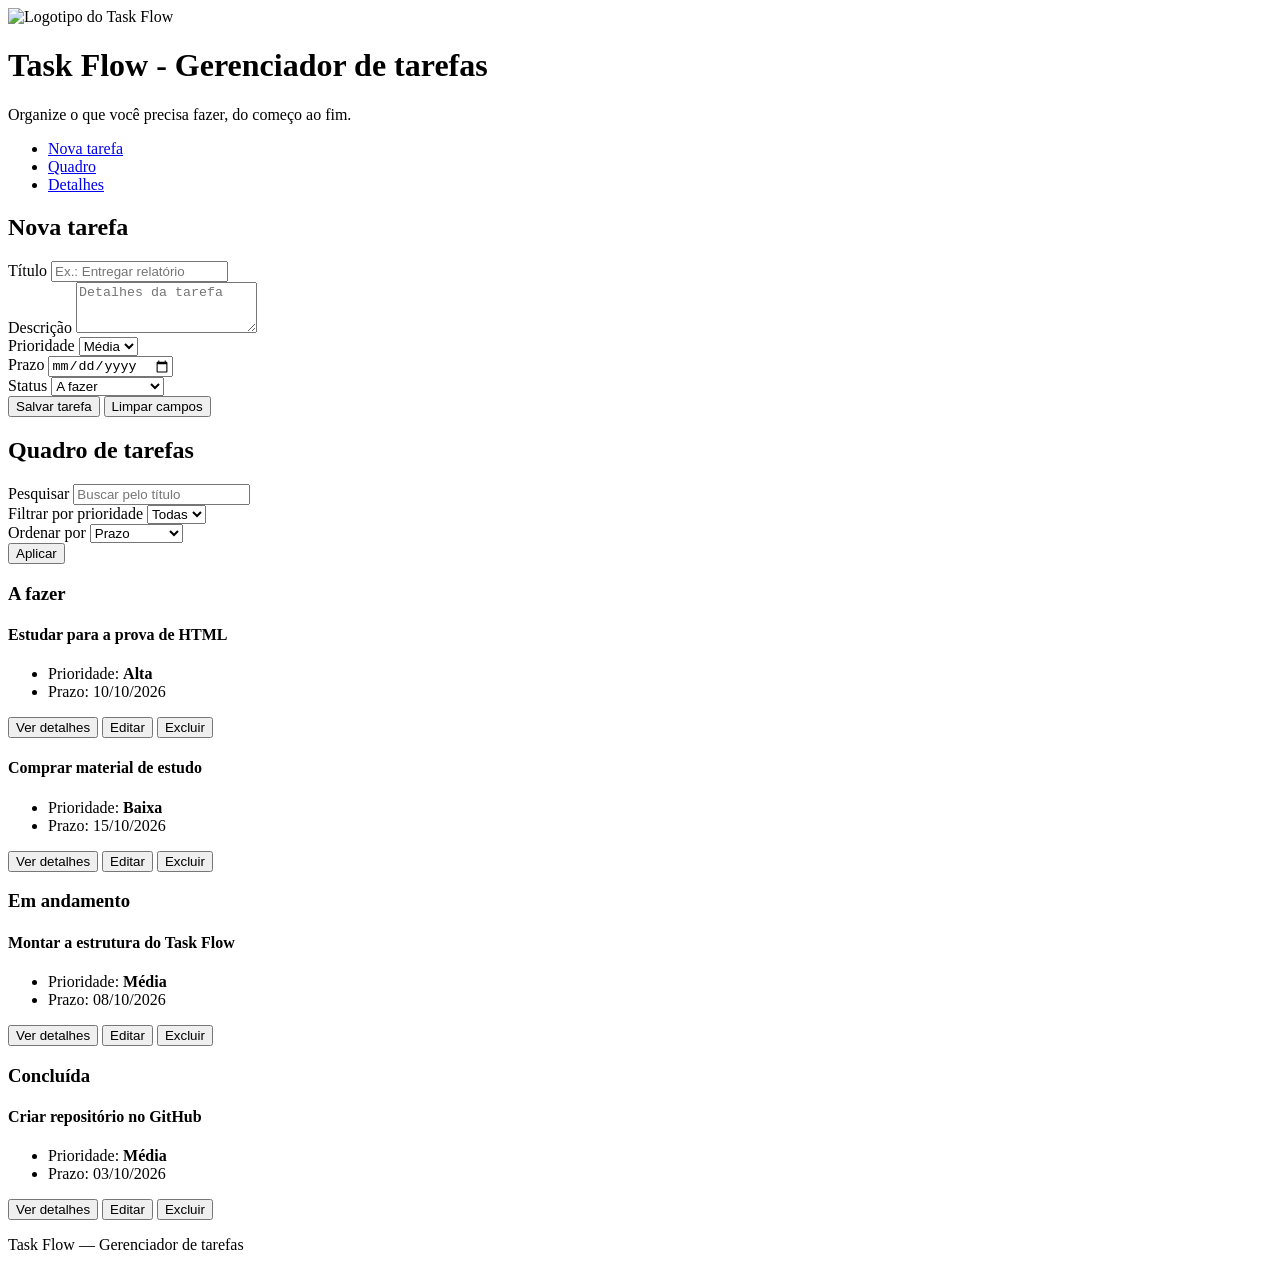
==== index.html @ e3727f42 "feat: adiciona area de quadros" ====
<!DOCTYPE html>
<html lang="pt-BR">
<head>
  <meta charset="UTF-8">
  <meta name="viewport" content="width=device-width, initial-scale=1">
  <title>Task Flow — Gerenciador de tarefas</title>
  <link rel="stylesheet" href="assets/css/style.css">
</head>
<body>

  <header class="topo">
    <div class="marca">
      <img src="assets/img/logo.svg" alt="Logotipo do Task Flow" width="40" height="40">
      <div>
        <h1>Task Flow - Gerenciador de tarefas</h1>
        <p>Organize o que você precisa fazer, do começo ao fim.</p>
      </div>
    </div>
    <nav aria-label="Navegação principal">
      <ul>
        <li><a href="#cadastro">Nova tarefa</a></li>
        <li><a href="#quadro">Quadro</a></li>
        <li><a href="#detalhes">Detalhes</a></li>
      </ul>
    </nav>
  </header>

  <main>
    <section id="cadastro" aria-labelledby="titulo-cadastro">
      <h2 id="titulo-cadastro">Nova tarefa</h2>
      <form action="#" method="post">
        <div class="campo">
          <label for="titulo">Título</label>
          <input type="text" id="titulo" name="titulo" placeholder="Ex.: Entregar relatório" required>
        </div>
        <div class="campo">
          <label for="descricao">Descrição</label>
          <textarea id="descricao" name="descricao" rows="3" placeholder="Detalhes da tarefa"></textarea>
        </div>
        <div class="campo">
          <label for="prioridade">Prioridade</label>
          <select id="prioridade" name="prioridade">
            <option value="baixa">Baixa</option>
            <option value="media" selected>Média</option>
            <option value="alta">Alta</option>
          </select>
        </div>
        <div class="campo">
          <label for="prazo">Prazo</label>
          <input type="date" id="prazo" name="prazo">
        </div>
        <div class="campo">
          <label for="status">Status</label>
          <select id="status" name="status">
            <option value="a-fazer" selected>A fazer</option>
            <option value="em-andamento">Em andamento</option>
            <option value="concluida">Concluída</option>
          </select>
        </div>
        <div class="acoes">
          <button type="submit">Salvar tarefa</button>
          <button type="reset">Limpar campos</button>
        </div>
      </form>
    </section>
    <section id="quadro" aria-labelledby="titulo-quadro">
      <h2 id="titulo-quadro">Quadro de tarefas</h2>

      <form class="barra" action="#" role="search" aria-label="Pesquisar, filtrar e ordenar tarefas">
        <div class="campo">
          <label for="busca">Pesquisar</label>
          <input type="search" id="busca" name="busca" placeholder="Buscar pelo título">
        </div>
        <div class="campo">
          <label for="filtro">Filtrar por prioridade</label>
          <select id="filtro" name="filtro">
            <option value="">Todas</option>
            <option value="baixa">Baixa</option>
            <option value="media">Média</option>
            <option value="alta">Alta</option>
          </select>
        </div>
        <div class="campo">
          <label for="ordem">Ordenar por</label>
          <select id="ordem" name="ordem">
            <option value="prazo">Prazo</option>
            <option value="prioridade">Prioridade</option>
            <option value="titulo">Título (A–Z)</option>
          </select>
        </div>
        <button type="button">Aplicar</button>
      </form>

      <div class="colunas">

        <section aria-labelledby="col-fazer">
          <h3 id="col-fazer">A fazer</h3>
          <article class="cartao">
            <h4>Estudar para a prova de HTML</h4>
            <ul>
              <li>Prioridade: <strong>Alta</strong></li>
              <li>Prazo: <time datetime="2026-10-10">10/10/2026</time></li>
            </ul>
            <div class="acoes">
              <button type="button">Ver detalhes</button>
              <button type="button">Editar</button>
              <button type="button">Excluir</button>
            </div>
          </article>
          <article class="cartao">
            <h4>Comprar material de estudo</h4>
            <ul>
              <li>Prioridade: <strong>Baixa</strong></li>
              <li>Prazo: <time datetime="2026-10-15">15/10/2026</time></li>
            </ul>
            <div class="acoes">
              <button type="button">Ver detalhes</button>
              <button type="button">Editar</button>
              <button type="button">Excluir</button>
            </div>
          </article>
        </section>

        <section aria-labelledby="col-andamento">
          <h3 id="col-andamento">Em andamento</h3>
          <article class="cartao">
            <h4>Montar a estrutura do Task Flow</h4>
            <ul>
              <li>Prioridade: <strong>Média</strong></li>
              <li>Prazo: <time datetime="2026-10-08">08/10/2026</time></li>
            </ul>
            <div class="acoes">
              <button type="button">Ver detalhes</button>
              <button type="button">Editar</button>
              <button type="button">Excluir</button>
            </div>
          </article>
        </section>

        <section aria-labelledby="col-concluida">
          <h3 id="col-concluida">Concluída</h3>
          <article class="cartao">
            <h4>Criar repositório no GitHub</h4>
            <ul>
              <li>Prioridade: <strong>Média</strong></li>
              <li>Prazo: <time datetime="2026-10-03">03/10/2026</time></li>
            </ul>
            <div class="acoes">
              <button type="button">Ver detalhes</button>
              <button type="button">Editar</button>
              <button type="button">Excluir</button>
            </div>
          </article>
        </section>

      </div>
    </section>
  </main>
  <footer>
    <p>Task Flow — Gerenciador de tarefas</p>
  </footer>

  <script src="assets/js/script.js"></script>
</body>
</html>
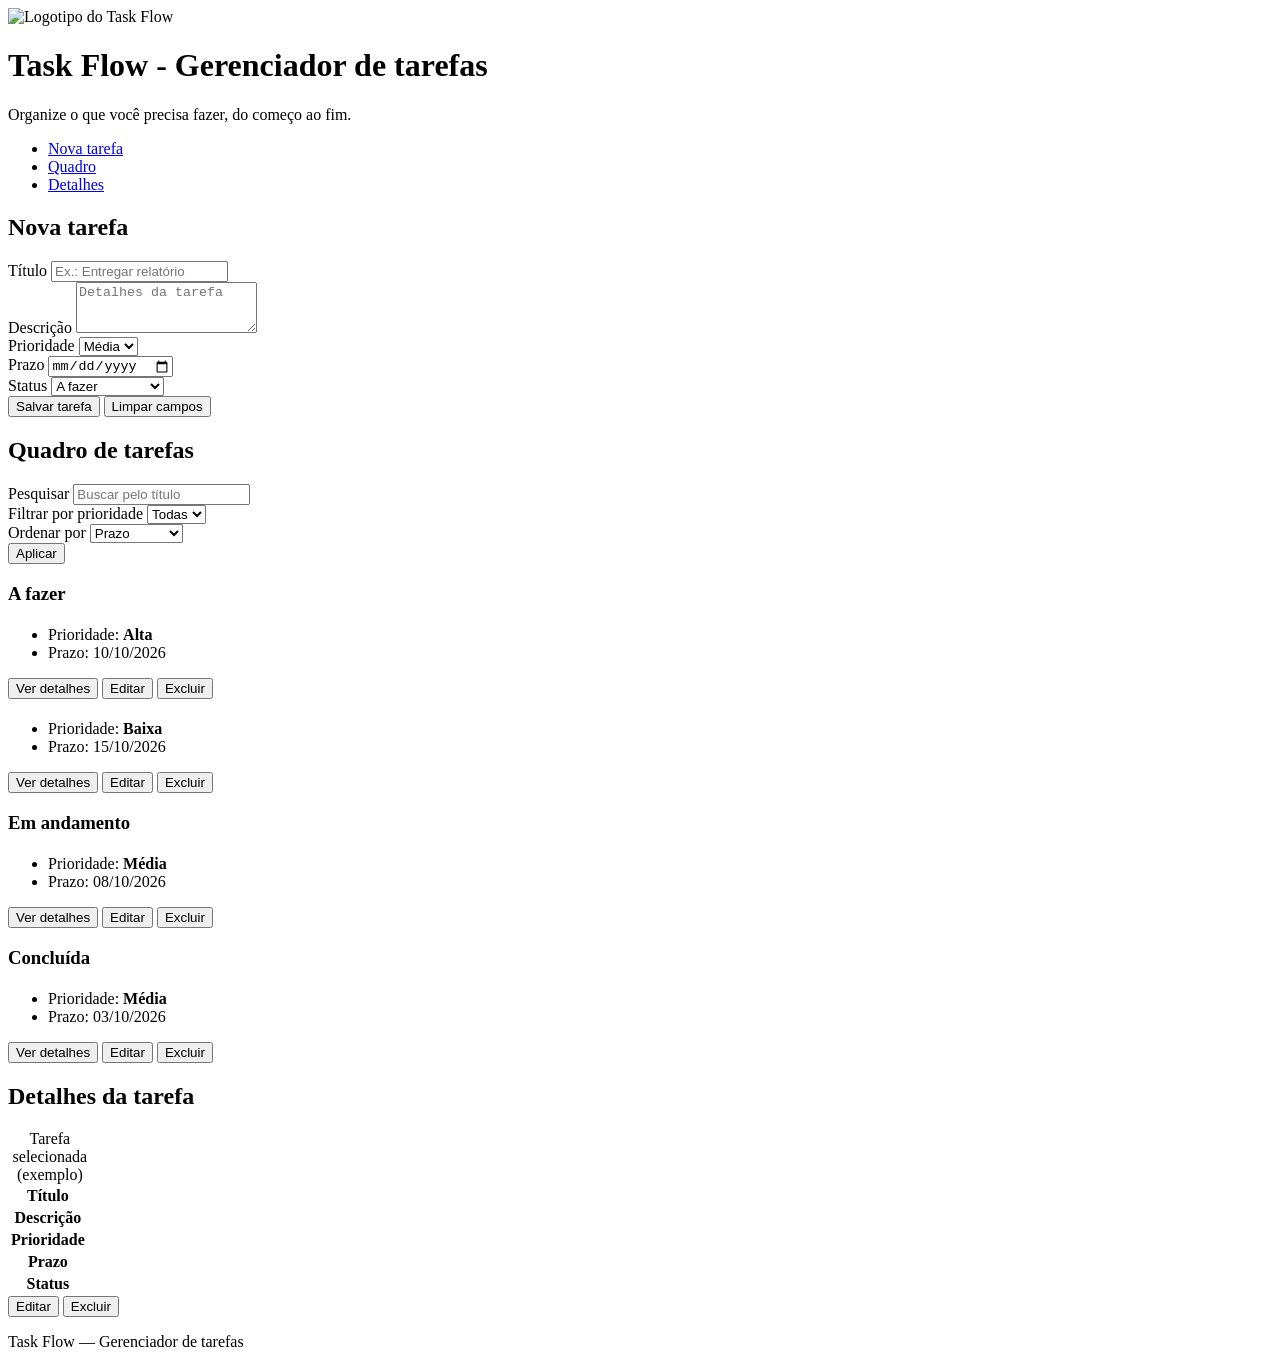
==== commit b437475e: "feat:adiciona area de detalhes" ====
--- a/index.html
+++ b/index.html
@@ -96,7 +96,7 @@
         <section aria-labelledby="col-fazer">
           <h3 id="col-fazer">A fazer</h3>
           <article class="cartao">
-            <h4>Estudar para a prova de HTML</h4>
+            <h4></h4>
             <ul>
               <li>Prioridade: <strong>Alta</strong></li>
               <li>Prazo: <time datetime="2026-10-10">10/10/2026</time></li>
@@ -108,7 +108,7 @@
             </div>
           </article>
           <article class="cartao">
-            <h4>Comprar material de estudo</h4>
+            <h4></h4>
             <ul>
               <li>Prioridade: <strong>Baixa</strong></li>
               <li>Prazo: <time datetime="2026-10-15">15/10/2026</time></li>
@@ -124,7 +124,7 @@
         <section aria-labelledby="col-andamento">
           <h3 id="col-andamento">Em andamento</h3>
           <article class="cartao">
-            <h4>Montar a estrutura do Task Flow</h4>
+            <h4></h4>
             <ul>
               <li>Prioridade: <strong>Média</strong></li>
               <li>Prazo: <time datetime="2026-10-08">08/10/2026</time></li>
@@ -140,7 +140,7 @@
         <section aria-labelledby="col-concluida">
           <h3 id="col-concluida">Concluída</h3>
           <article class="cartao">
-            <h4>Criar repositório no GitHub</h4>
+            <h4></h4>
             <ul>
               <li>Prioridade: <strong>Média</strong></li>
               <li>Prazo: <time datetime="2026-10-03">03/10/2026</time></li>
@@ -155,6 +155,23 @@
 
       </div>
     </section>
+    <aside id="detalhes" aria-labelledby="titulo-detalhes">
+      <h2 id="titulo-detalhes">Detalhes da tarefa</h2>
+      <table>
+        <caption>Tarefa selecionada (exemplo)</caption>
+        <tbody>
+          <tr><th scope="row">Título</th><td></td></tr>
+          <tr><th scope="row">Descrição</th><td></td></tr>
+          <tr><th scope="row">Prioridade</th><td></td></tr>
+          <tr><th scope="row">Prazo</th><td><time datetime="2026-10-10"></time></td></tr>
+          <tr><th scope="row">Status</th><td></td></tr>
+        </tbody>
+      </table>
+      <div class="acoes">
+        <button type="button">Editar</button>
+        <button type="button">Excluir</button>
+      </div>
+    </aside>
   </main>
   <footer>
     <p>Task Flow — Gerenciador de tarefas</p>
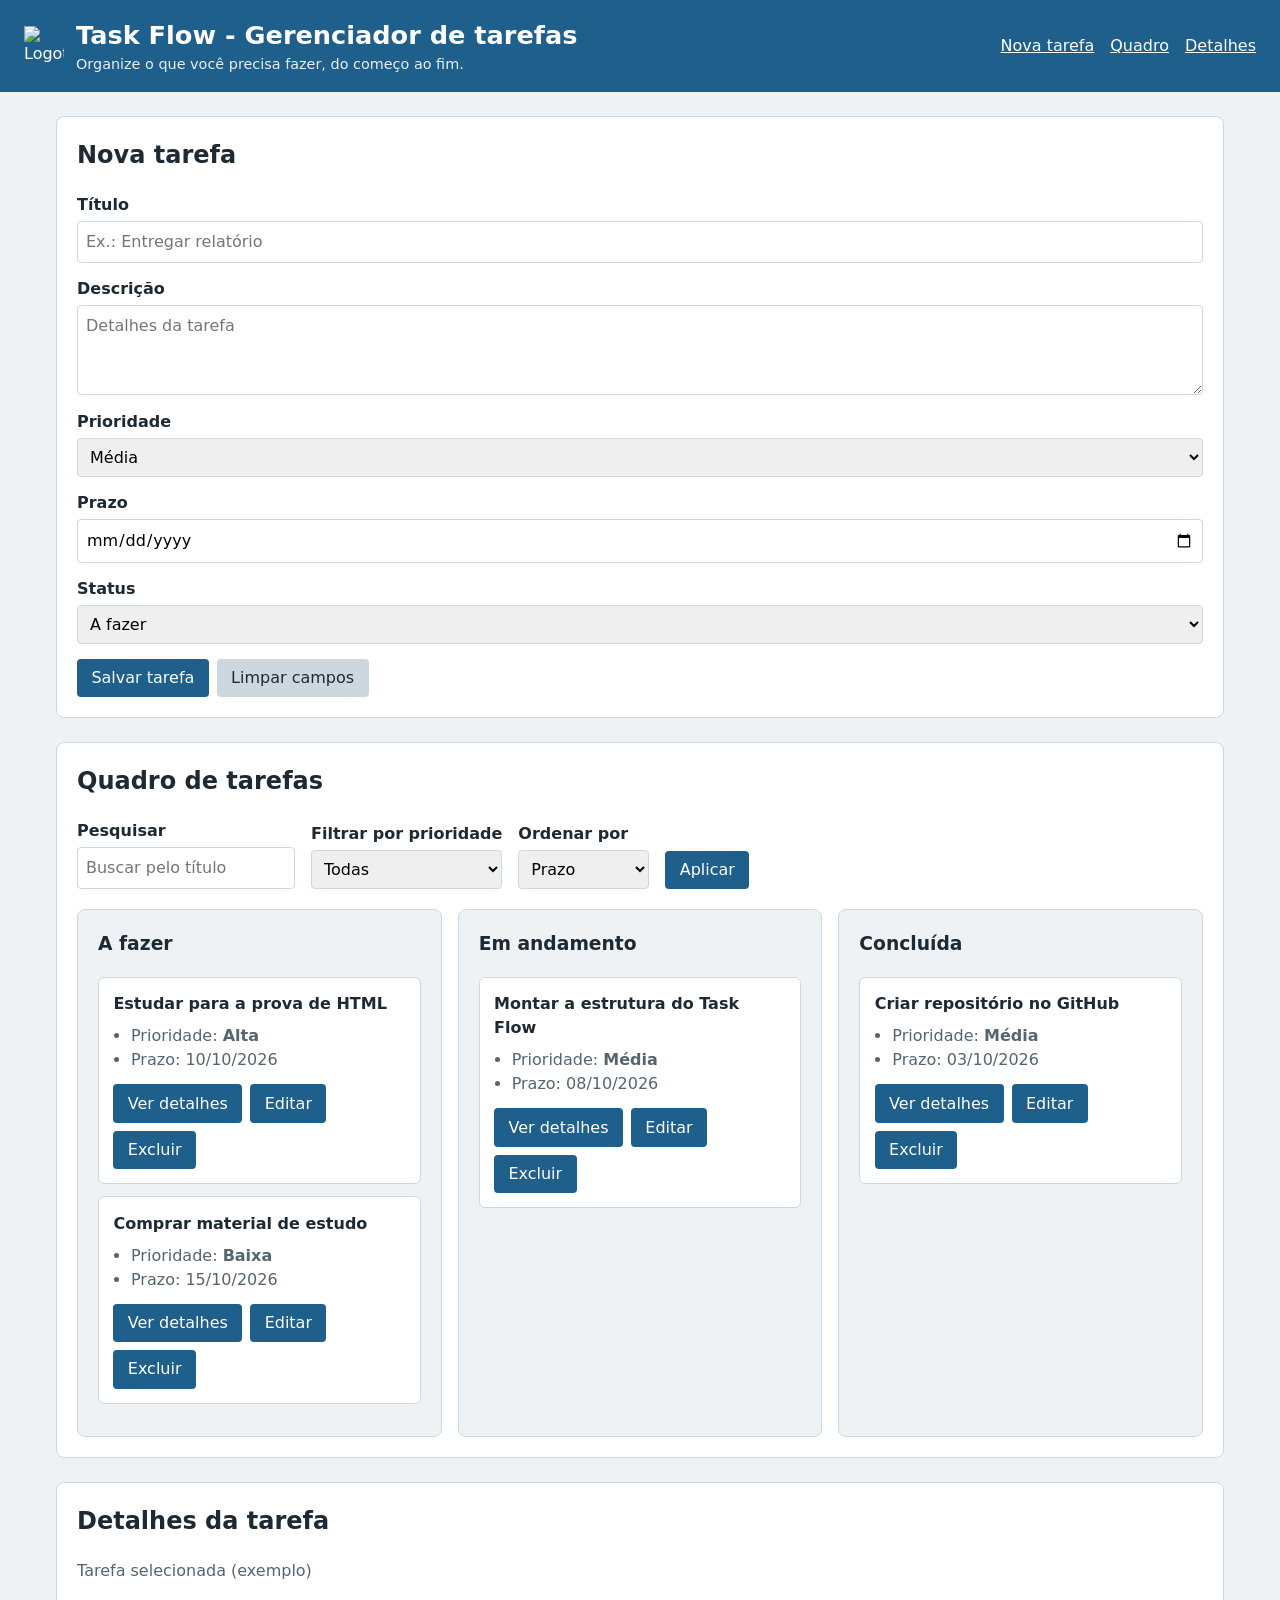
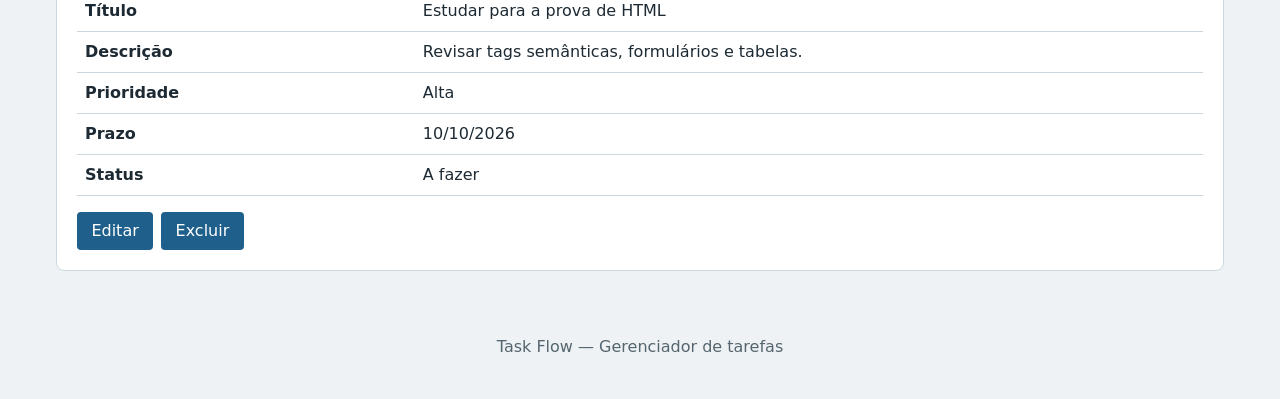
==== commit 7ea34721: "feat:adiciona estilos da interface" ====
--- a/index.html
+++ b/index.html
@@ -96,7 +96,7 @@
         <section aria-labelledby="col-fazer">
           <h3 id="col-fazer">A fazer</h3>
           <article class="cartao">
-            <h4></h4>
+            <h4>Estudar para a prova de HTML</h4>
             <ul>
               <li>Prioridade: <strong>Alta</strong></li>
               <li>Prazo: <time datetime="2026-10-10">10/10/2026</time></li>
@@ -108,7 +108,7 @@
             </div>
           </article>
           <article class="cartao">
-            <h4></h4>
+            <h4>Comprar material de estudo</h4>
             <ul>
               <li>Prioridade: <strong>Baixa</strong></li>
               <li>Prazo: <time datetime="2026-10-15">15/10/2026</time></li>
@@ -124,7 +124,7 @@
         <section aria-labelledby="col-andamento">
           <h3 id="col-andamento">Em andamento</h3>
           <article class="cartao">
-            <h4></h4>
+            <h4>Montar a estrutura do Task Flow</h4>
             <ul>
               <li>Prioridade: <strong>Média</strong></li>
               <li>Prazo: <time datetime="2026-10-08">08/10/2026</time></li>
@@ -140,7 +140,7 @@
         <section aria-labelledby="col-concluida">
           <h3 id="col-concluida">Concluída</h3>
           <article class="cartao">
-            <h4></h4>
+            <h4>Criar repositório no GitHub</h4>
             <ul>
               <li>Prioridade: <strong>Média</strong></li>
               <li>Prazo: <time datetime="2026-10-03">03/10/2026</time></li>
@@ -160,11 +160,11 @@
       <table>
         <caption>Tarefa selecionada (exemplo)</caption>
         <tbody>
-          <tr><th scope="row">Título</th><td></td></tr>
-          <tr><th scope="row">Descrição</th><td></td></tr>
-          <tr><th scope="row">Prioridade</th><td></td></tr>
-          <tr><th scope="row">Prazo</th><td><time datetime="2026-10-10"></time></td></tr>
-          <tr><th scope="row">Status</th><td></td></tr>
+          <tr><th scope="row">Título</th><td>Estudar para a prova de HTML</td></tr>
+          <tr><th scope="row">Descrição</th><td>Revisar tags semânticas, formulários e tabelas.</td></tr>
+          <tr><th scope="row">Prioridade</th><td>Alta</td></tr>
+          <tr><th scope="row">Prazo</th><td><time datetime="2026-10-10">10/10/2026</time></td></tr>
+          <tr><th scope="row">Status</th><td>A fazer</td></tr>
         </tbody>
       </table>
       <div class="acoes">
--- a/assets/css/style.css
+++ b/assets/css/style.css
@@ -0,0 +1,108 @@
+:root {
+  --fundo: #eef2f4;
+  --superficie: #ffffff;
+  --texto: #1d2a33;
+  --suave: #55656f;
+  --primaria: #1f5f8b;
+  --borda: #cdd8de;
+}
+
+* { box-sizing: border-box; }
+
+body {
+  margin: 0;
+  font-family: "Segoe UI", system-ui, sans-serif;
+  line-height: 1.5;
+  color: var(--texto);
+  background: var(--fundo);
+}
+
+.topo {
+  display: flex;
+  flex-wrap: wrap;
+  gap: 1rem;
+  align-items: center;
+  justify-content: space-between;
+  padding: 1rem 1.5rem;
+  background: var(--primaria);
+  color: #fff;
+}
+.marca { display: flex; gap: .75rem; align-items: center; }
+.marca h1 { margin: 0; font-size: 1.6rem; }
+.marca p { margin: 0; font-size: .9rem; opacity: .9; }
+
+nav ul { display: flex; flex-wrap: wrap; gap: 1rem; margin: 0; padding: 0; list-style: none; }
+nav a { color: #fff; padding: .25rem 0; }
+
+main {
+  display: grid;
+  gap: 1.5rem;
+  max-width: 1200px;
+  margin: 1.5rem auto;
+  padding: 0 1rem;
+}
+
+section, aside {
+  padding: 1.25rem;
+  background: var(--superficie);
+  border: 1px solid var(--borda);
+  border-radius: 8px;
+}
+h2 { margin-top: 0; }
+
+.campo { display: flex; flex-direction: column; gap: .25rem; margin-bottom: .9rem; }
+label { font-weight: 600; }
+input, select, textarea {
+  padding: .5rem;
+  font: inherit;
+  border: 1px solid var(--borda);
+  border-radius: 4px;
+}
+
+button {
+  padding: .45rem .9rem;
+  font: inherit;
+  color: #fff;
+  background: var(--primaria);
+  border: 0;
+  border-radius: 4px;
+  cursor: pointer;
+}
+button[type="reset"] { color: var(--texto); background: var(--borda); }
+:focus-visible { outline: 3px solid #e0a100; outline-offset: 2px; }
+
+.acoes { display: flex; flex-wrap: wrap; gap: .5rem; }
+
+.barra {
+  display: flex;
+  flex-wrap: wrap;
+  gap: 1rem;
+  align-items: flex-end;
+  margin-bottom: 1.25rem;
+}
+.barra .campo { margin-bottom: 0; }
+
+.colunas {
+  display: grid;
+  gap: 1rem;
+  grid-template-columns: repeat(auto-fit, minmax(240px, 1fr));
+}
+.colunas > section { background: var(--fundo); }
+.colunas h3 { margin-top: 0; }
+
+.cartao {
+  margin-bottom: .75rem;
+  padding: .9rem;
+  background: var(--superficie);
+  border: 1px solid var(--borda);
+  border-radius: 6px;
+}
+.cartao h4 { margin: 0 0 .5rem; }
+.cartao ul { margin: 0 0 .75rem; padding-left: 1.1rem; color: var(--suave); }
+
+table { width: 100%; margin-bottom: 1rem; border-collapse: collapse; }
+caption { margin-bottom: .5rem; text-align: left; color: var(--suave); }
+th, td { padding: .5rem; text-align: left; border-bottom: 1px solid var(--borda); }
+th { width: 30%; }
+
+footer { padding: 1.5rem; text-align: center; color: var(--suave); }
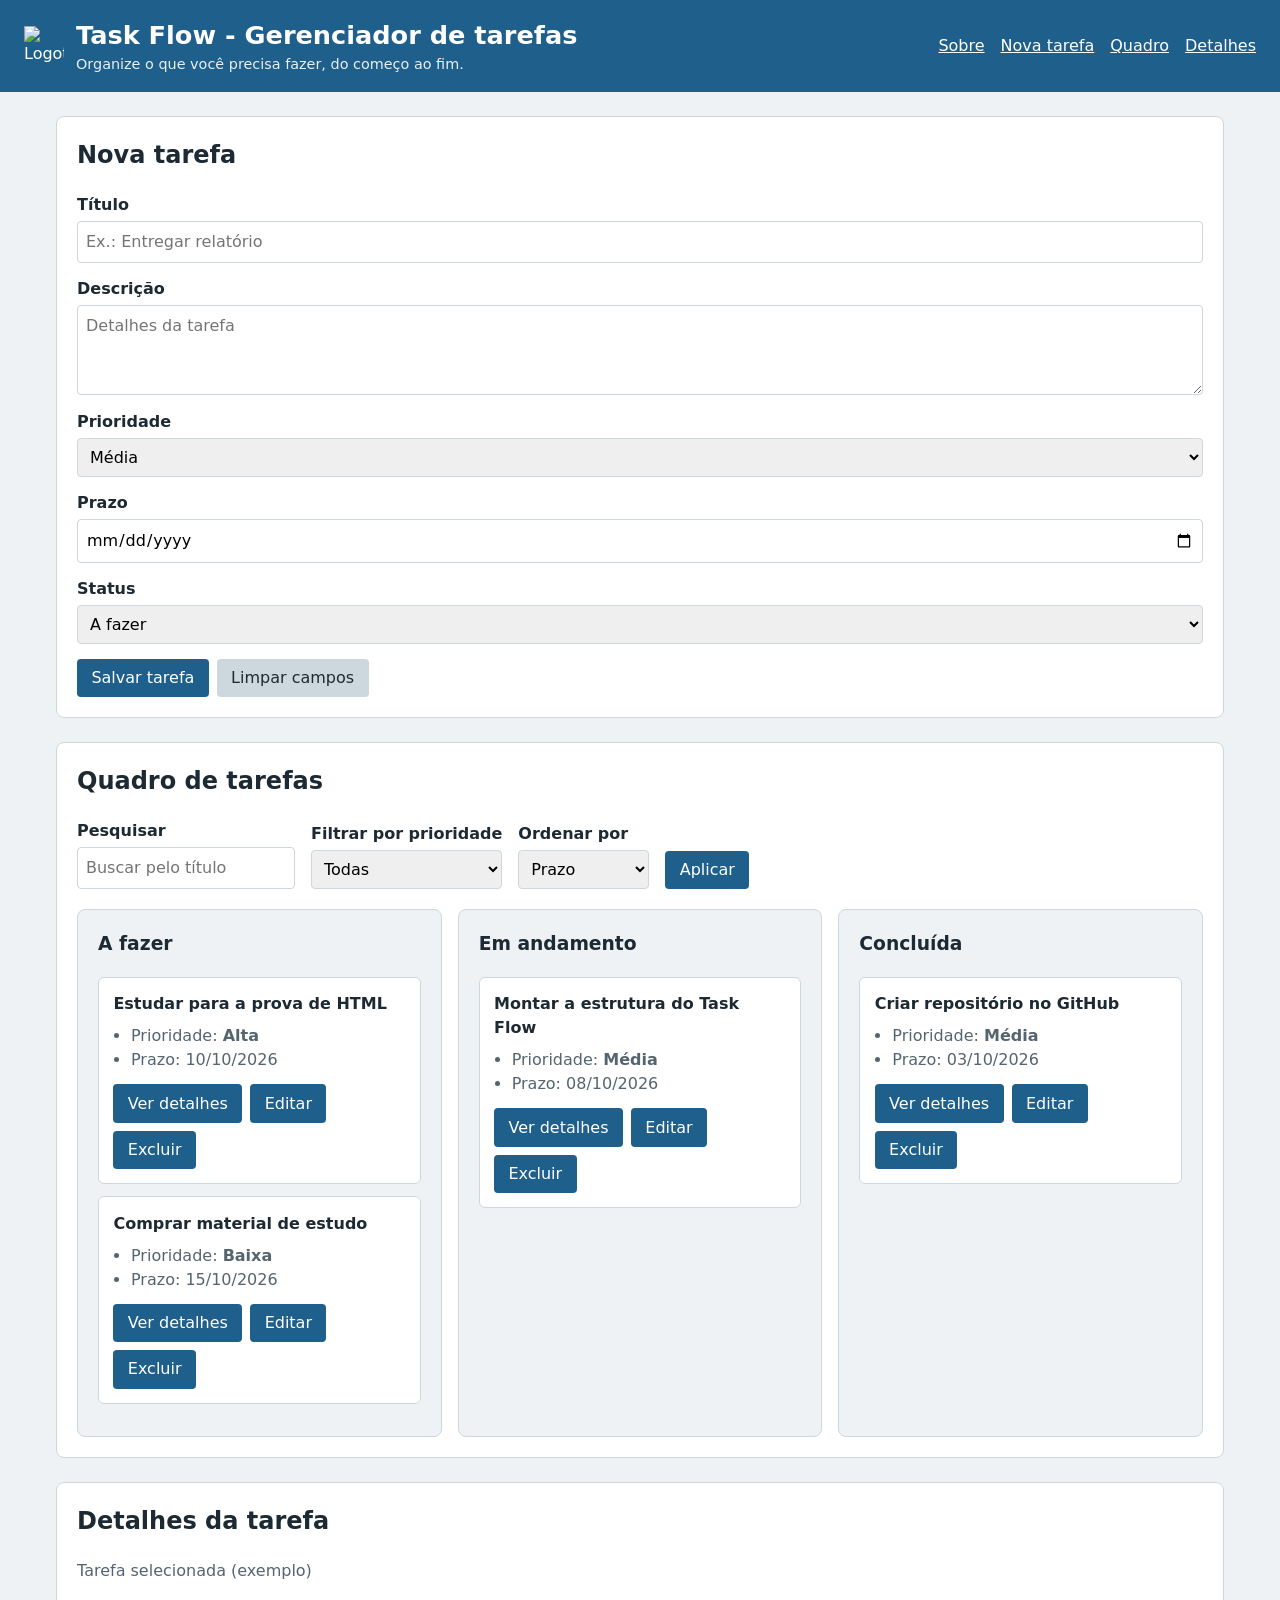
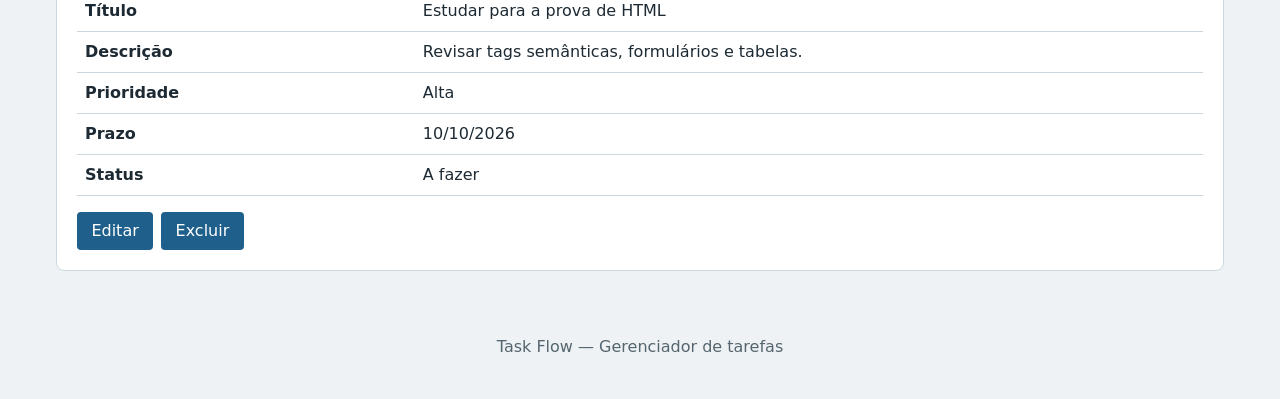
==== commit 7cd9714c: "feat: adiciona pagina sobre" ====
--- a/index.html
+++ b/index.html
@@ -18,6 +18,7 @@
     </div>
     <nav aria-label="Navegação principal">
       <ul>
+        <li><a href="pages/sobre.html">Sobre</a></li>
         <li><a href="#cadastro">Nova tarefa</a></li>
         <li><a href="#quadro">Quadro</a></li>
         <li><a href="#detalhes">Detalhes</a></li>
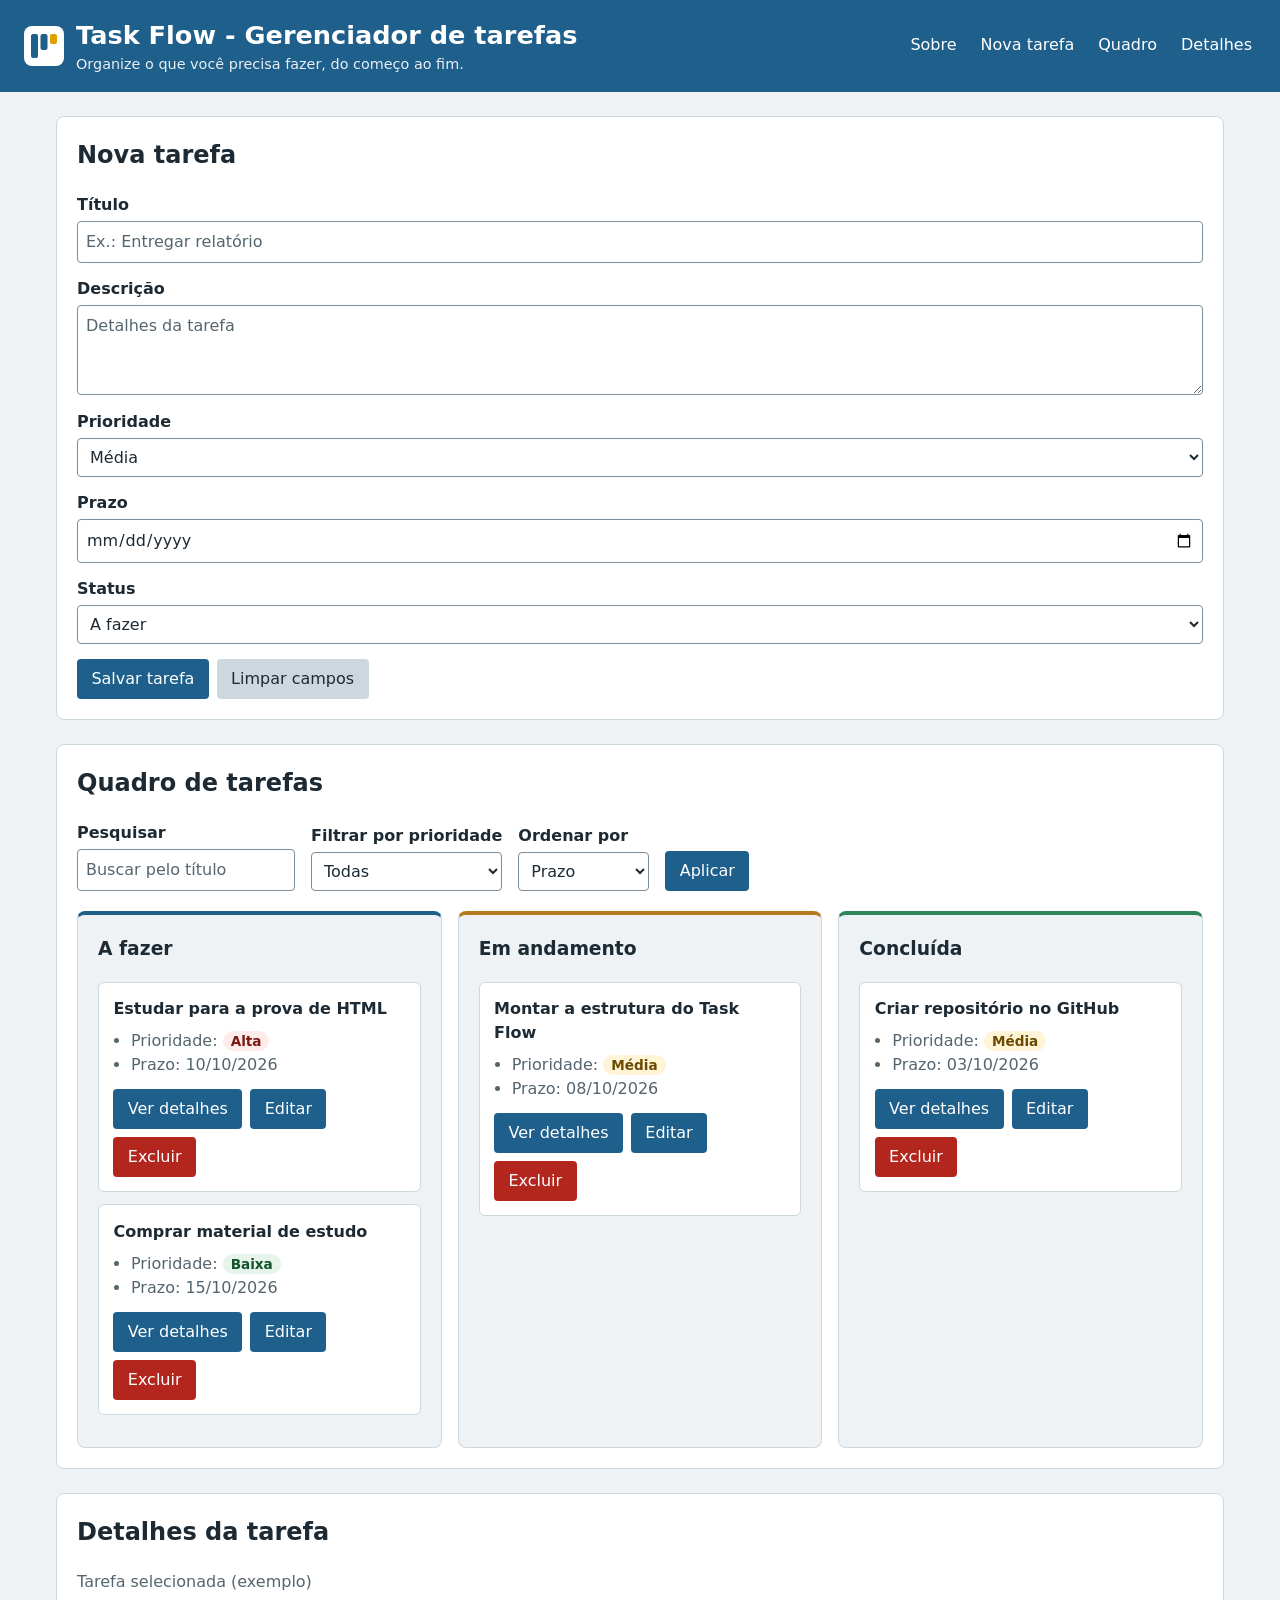
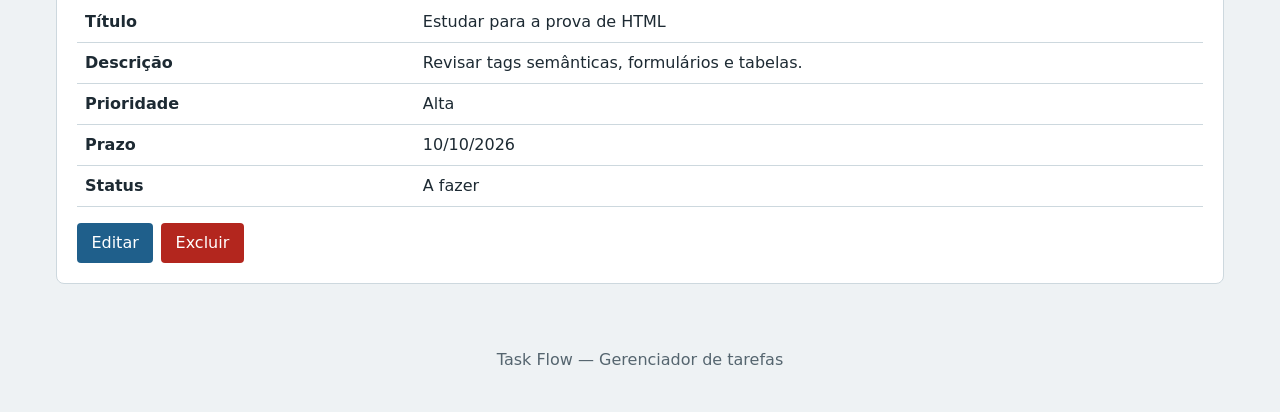
==== commit 92e1bb29: "style: organiza listagem com grid e estiliza cartoes" ====
--- a/index.html
+++ b/index.html
@@ -99,7 +99,7 @@
           <article class="cartao">
             <h4>Estudar para a prova de HTML</h4>
             <ul>
-              <li>Prioridade: <strong>Alta</strong></li>
+              <li>Prioridade: <strong class="prioridade prioridade--alta">Alta</strong></li>
               <li>Prazo: <time datetime="2026-10-10">10/10/2026</time></li>
             </ul>
             <div class="acoes">
@@ -111,7 +111,7 @@
           <article class="cartao">
             <h4>Comprar material de estudo</h4>
             <ul>
-              <li>Prioridade: <strong>Baixa</strong></li>
+              <li>Prioridade: <strong class="prioridade prioridade--baixa">Baixa</strong></li>
               <li>Prazo: <time datetime="2026-10-15">15/10/2026</time></li>
             </ul>
             <div class="acoes">
@@ -127,7 +127,7 @@
           <article class="cartao">
             <h4>Montar a estrutura do Task Flow</h4>
             <ul>
-              <li>Prioridade: <strong>Média</strong></li>
+              <li>Prioridade: <strong class="prioridade prioridade--media">Média</strong></li>
               <li>Prazo: <time datetime="2026-10-08">08/10/2026</time></li>
             </ul>
             <div class="acoes">
@@ -143,7 +143,7 @@
           <article class="cartao">
             <h4>Criar repositório no GitHub</h4>
             <ul>
-              <li>Prioridade: <strong>Média</strong></li>
+              <li>Prioridade: <strong class="prioridade prioridade--media">Média</strong></li>
               <li>Prazo: <time datetime="2026-10-03">03/10/2026</time></li>
             </ul>
             <div class="acoes">
--- a/assets/css/style.css
+++ b/assets/css/style.css
@@ -4,10 +4,17 @@
   --texto: #1d2a33;
   --suave: #55656f;
   --primaria: #1f5f8b;
+  --primaria-escura: #174a6d;
   --borda: #cdd8de;
+  --borda-campo: #7b8e99;
+  --foco: #0b3d5c;
+  --foco-topo: #ffd54a;
+  --perigo: #b3261e;
+  --perigo-escura: #8c1d18;
 }
 
 * { box-sizing: border-box; }
+html { scroll-padding-top: 1rem; }
 
 body {
   margin: 0;
@@ -16,6 +23,8 @@
   color: var(--texto);
   background: var(--fundo);
 }
+
+img { max-width: 100%; height: auto; }
 
 .topo {
   display: flex;
@@ -32,11 +41,18 @@
 .marca p { margin: 0; font-size: .9rem; opacity: .9; }
 
 nav ul { display: flex; flex-wrap: wrap; gap: 1rem; margin: 0; padding: 0; list-style: none; }
-nav a { color: #fff; padding: .25rem 0; }
+nav a {  display: inline-block;
+  padding: .5rem .25rem;
+  color: #fff;
+  text-decoration: none;
+  border-bottom: 2px solid transparent;
+  transition: border-color .15s; }
+nav a:hover, nav a:focus { border-color: #fff; }
 
 main {
   display: grid;
   gap: 1.5rem;
+  grid-template-columns: minmax(0, 1fr);
   max-width: 1200px;
   margin: 1.5rem auto;
   padding: 0 1rem;
@@ -53,13 +69,30 @@
 .campo { display: flex; flex-direction: column; gap: .25rem; margin-bottom: .9rem; }
 label { font-weight: 600; }
 input, select, textarea {
-  padding: .5rem;
+ padding: .5rem;
   font: inherit;
-  border: 1px solid var(--borda);
+  color: inherit;
+  background: #fff;
+  border: 1px solid var(--borda-campo);
   border-radius: 4px;
+  transition: border-color .15s, box-shadow .15s;
+}
+textarea { resize: vertical;}
+::placeholder { color: var(--suave); opacity: 1; }
+
+input:hover, select:hover, textarea:hover { border-color: var(--primaria); }
+input:focus, select:focus, textarea:focus {
+  border-color: var(--primaria);
+  box-shadow: 0 0 0 3px rgba(31, 95, 139, .2);
+}
+
+input:user-invalid, select:user-invalid, textarea:user-invalid {
+  border-color: var(--perigo);
+  background: #fff8f7;
 }
 
 button {
+   min-height: 2.5rem;
   padding: .45rem .9rem;
   font: inherit;
   color: #fff;
@@ -67,10 +100,24 @@
   border: 0;
   border-radius: 4px;
   cursor: pointer;
+  transition: background-color .15s;
 }
-button[type="reset"] { color: var(--texto); background: var(--borda); }
-:focus-visible { outline: 3px solid #e0a100; outline-offset: 2px; }
 
+button:hover { background: var(--primaria-escura); }
+button:active { transform: translateY(1px); }
+button:disabled { opacity: .5; cursor: not-allowed; }
+
+button[type="reset"]  {color: var(--texto); background: var(--borda);}
+button[type="reset"]:hover { background: #b9c8d0; }
+
+.cartao .acoes button:last-child,
+aside .acoes button:last-child { background: var(--perigo); }
+.cartao .acoes button:last-child:hover,
+aside .acoes button:last-child:hover { background: var(--perigo-escura); }
+
+:focus-visible { outline: 3px solid var(--foco); outline-offset: 2px; }
+.topo :focus-visible { outline-color: var(--foco-topo); }
+ 
 .acoes { display: flex; flex-wrap: wrap; gap: .5rem; }
 
 .barra {
@@ -85,9 +132,12 @@
 .colunas {
   display: grid;
   gap: 1rem;
-  grid-template-columns: repeat(auto-fit, minmax(240px, 1fr));
+  grid-template-columns: repeat(auto-fit, minmax(min(240px, 100%), 1fr));
+
 }
-.colunas > section { background: var(--fundo); }
+.colunas > section { background: var(--fundo); border-top: 4px solid var(--primaria); }
+.colunas > section:nth-child(2) { border-top-color: #b7791f; }
+.colunas > section:nth-child(3) { border-top-color: #2f855a; }
 .colunas h3 { margin-top: 0; }
 
 .cartao {
@@ -96,9 +146,22 @@
   background: var(--superficie);
   border: 1px solid var(--borda);
   border-radius: 6px;
+  transition: box-shadow .15s, border-color .15s; 
 }
+.cartao:hover,
+.cartao:focus-within { border-color: var(--primaria); box-shadow: 0 2px 8px rgba(0, 0, 0, .12); }
 .cartao h4 { margin: 0 0 .5rem; }
 .cartao ul { margin: 0 0 .75rem; padding-left: 1.1rem; color: var(--suave); }
+.prioridade {
+  display: inline-block;
+  padding: 0 .5rem;
+  font-size: .85rem;
+  border-radius: 999px;
+}
+
+.prioridade--alta { background: #fdecea; color: #7a1712; }
+.prioridade--media { background: #fff4d6; color: #6b4a00; }
+.prioridade--baixa { background: #e6f4ea; color: #14532d; }
 
 table { width: 100%; margin-bottom: 1rem; border-collapse: collapse; }
 caption { margin-bottom: .5rem; text-align: left; color: var(--suave); }
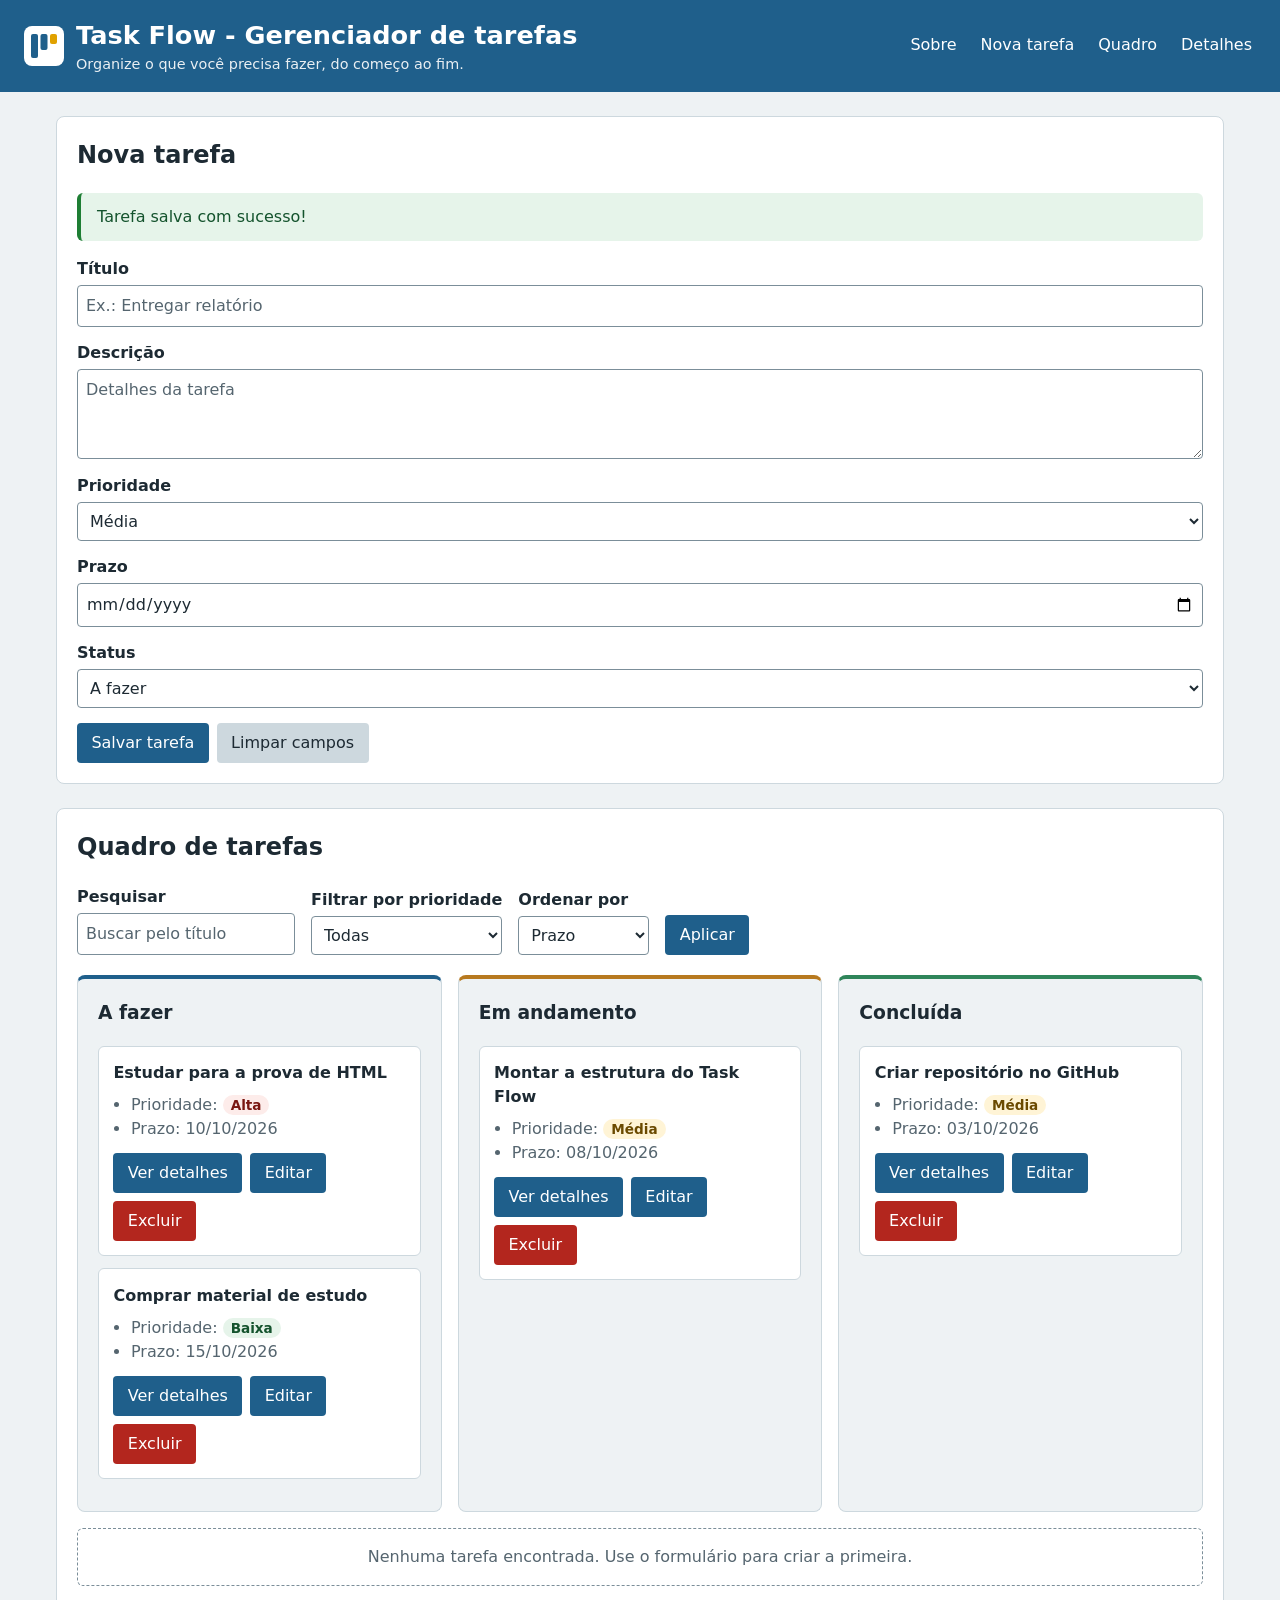
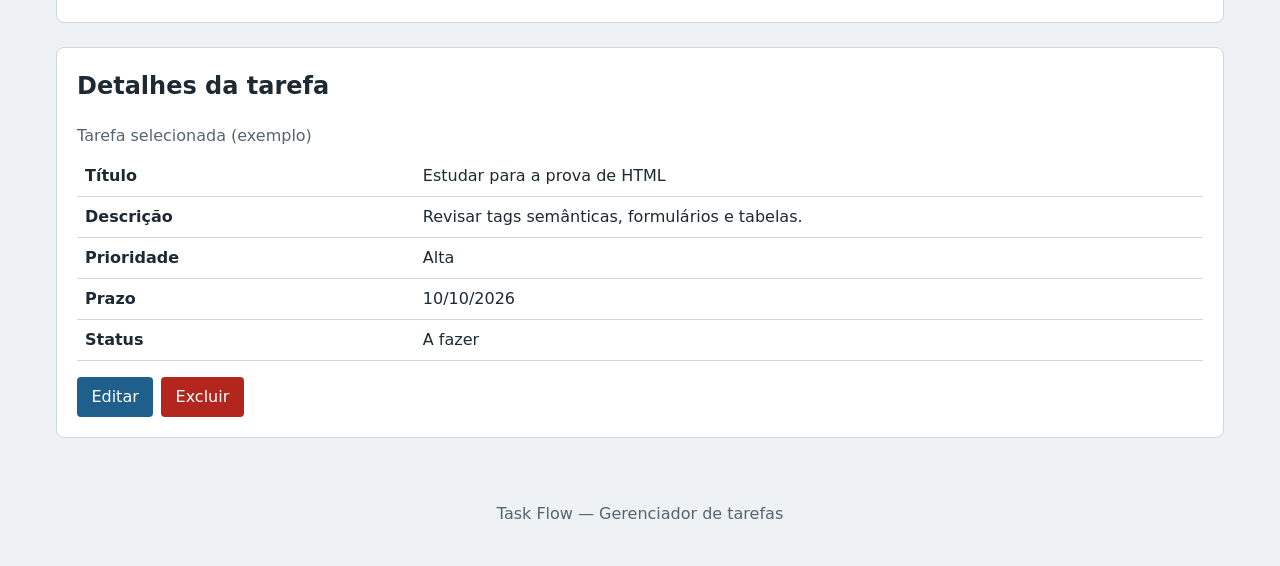
==== commit 35cb9453: "style: adiciona mensagens e estados do sistema" ====
--- a/index.html
+++ b/index.html
@@ -29,6 +29,7 @@
   <main>
     <section id="cadastro" aria-labelledby="titulo-cadastro">
       <h2 id="titulo-cadastro">Nova tarefa</h2>
+      <p class ="mensagem mensagem--sucesso" role="status">Tarefa salva com sucesso!</p>
       <form action="#" method="post">
         <div class="campo">
           <label for="titulo">Título</label>
@@ -155,6 +156,8 @@
         </section>
 
       </div>
+      <p class="vazio">Nenhuma tarefa encontrada. Use o formulário para criar a primeira.</p>
+
     </section>
     <aside id="detalhes" aria-labelledby="titulo-detalhes">
       <h2 id="titulo-detalhes">Detalhes da tarefa</h2>
--- a/assets/css/style.css
+++ b/assets/css/style.css
@@ -163,6 +163,26 @@
 .prioridade--media { background: #fff4d6; color: #6b4a00; }
 .prioridade--baixa { background: #e6f4ea; color: #14532d; }
 
+
+.mensagem {
+  margin: 0 0 1rem;
+  padding: .75rem 1rem;
+  border-left: 4px solid;
+  border-radius: 6px;
+}
+.mensagem--sucesso { background: #e6f4ea; border-color: #1e7e34; color: #14532d; }
+.mensagem--erro { background: #fdecea; border-color: var(--perigo); color: #7a1712; }
+.mensagem--info { background: #e8f1f8; border-color: var(--primaria); color: #0b3d5c; }
+
+.vazio {
+  padding: 1rem;
+  text-align: center;
+  color: var(--suave);
+  border: 1px dashed var(--borda-campo);
+  border-radius: 6px;
+}
+
+
 table { width: 100%; margin-bottom: 1rem; border-collapse: collapse; }
 caption { margin-bottom: .5rem; text-align: left; color: var(--suave); }
 th, td { padding: .5rem; text-align: left; border-bottom: 1px solid var(--borda); }
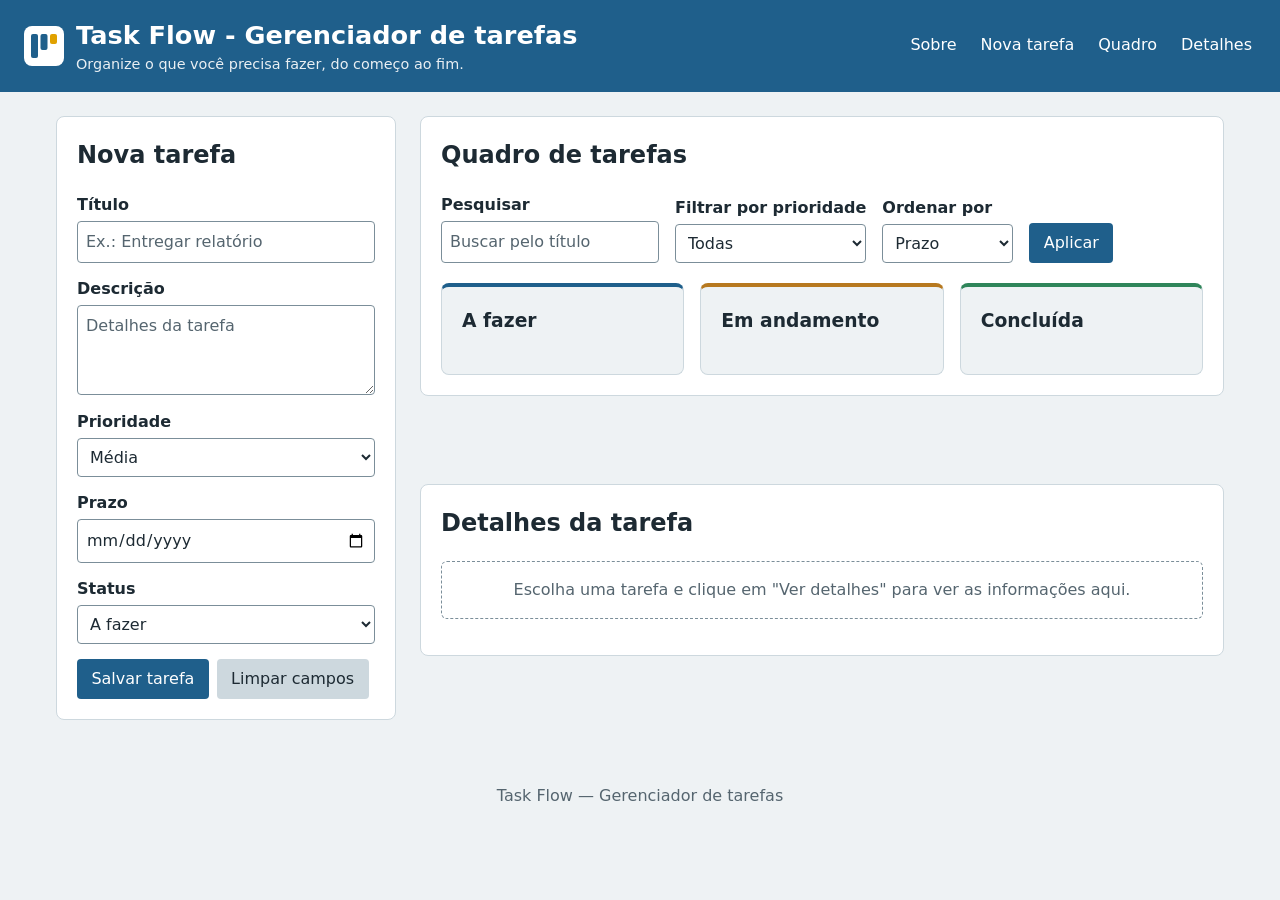
==== commit 1de96467: "feat: renderiza listagem de tarefas dinamicamente" ====
--- a/index.html
+++ b/index.html
@@ -29,8 +29,8 @@
   <main>
     <section id="cadastro" aria-labelledby="titulo-cadastro">
       <h2 id="titulo-cadastro">Nova tarefa</h2>
-      <p class ="mensagem mensagem--sucesso" role="status">Tarefa salva com sucesso!</p>
-      <form action="#" method="post">
+      <p id="mensagem" class="mensagem" role="status" hidden></p>
+      <form id="form-tarefa" action="#" method="post" novalidate>
         <div class="campo">
           <label for="titulo">Título</label>
           <input type="text" id="titulo" name="titulo" placeholder="Ex.: Entregar relatório" required>
@@ -60,15 +60,16 @@
           </select>
         </div>
         <div class="acoes">
-          <button type="submit">Salvar tarefa</button>
+          <button type="submit" id="btn-salvar">Salvar tarefa</button>
           <button type="reset">Limpar campos</button>
+          <button type="button" id="btn-cancelar" hidden>Cancelar edição</button>
         </div>
       </form>
     </section>
     <section id="quadro" aria-labelledby="titulo-quadro">
       <h2 id="titulo-quadro">Quadro de tarefas</h2>
 
-      <form class="barra" action="#" role="search" aria-label="Pesquisar, filtrar e ordenar tarefas">
+      <form class="barra" id="form-filtros" action="#" role="search" aria-label="Pesquisar, filtrar e ordenar tarefas">
         <div class="campo">
           <label for="busca">Pesquisar</label>
           <input type="search" id="busca" name="busca" placeholder="Buscar pelo título">
@@ -90,90 +91,46 @@
             <option value="titulo">Título (A–Z)</option>
           </select>
         </div>
-        <button type="button">Aplicar</button>
+        <button type="button" id="btn-aplicar">Aplicar</button>
       </form>
 
-      <div class="colunas">
+      <div class="colunas" id="colunas">
 
         <section aria-labelledby="col-fazer">
           <h3 id="col-fazer">A fazer</h3>
-          <article class="cartao">
-            <h4>Estudar para a prova de HTML</h4>
-            <ul>
-              <li>Prioridade: <strong class="prioridade prioridade--alta">Alta</strong></li>
-              <li>Prazo: <time datetime="2026-10-10">10/10/2026</time></li>
-            </ul>
-            <div class="acoes">
-              <button type="button">Ver detalhes</button>
-              <button type="button">Editar</button>
-              <button type="button">Excluir</button>
-            </div>
-          </article>
-          <article class="cartao">
-            <h4>Comprar material de estudo</h4>
-            <ul>
-              <li>Prioridade: <strong class="prioridade prioridade--baixa">Baixa</strong></li>
-              <li>Prazo: <time datetime="2026-10-15">15/10/2026</time></li>
-            </ul>
-            <div class="acoes">
-              <button type="button">Ver detalhes</button>
-              <button type="button">Editar</button>
-              <button type="button">Excluir</button>
-            </div>
-          </article>
+          <div id="lista-a-fazer"></div>
         </section>
 
         <section aria-labelledby="col-andamento">
           <h3 id="col-andamento">Em andamento</h3>
-          <article class="cartao">
-            <h4>Montar a estrutura do Task Flow</h4>
-            <ul>
-              <li>Prioridade: <strong class="prioridade prioridade--media">Média</strong></li>
-              <li>Prazo: <time datetime="2026-10-08">08/10/2026</time></li>
-            </ul>
-            <div class="acoes">
-              <button type="button">Ver detalhes</button>
-              <button type="button">Editar</button>
-              <button type="button">Excluir</button>
-            </div>
-          </article>
+          <div id="lista-em-andamento"></div>
         </section>
 
         <section aria-labelledby="col-concluida">
           <h3 id="col-concluida">Concluída</h3>
-          <article class="cartao">
-            <h4>Criar repositório no GitHub</h4>
-            <ul>
-              <li>Prioridade: <strong class="prioridade prioridade--media">Média</strong></li>
-              <li>Prazo: <time datetime="2026-10-03">03/10/2026</time></li>
-            </ul>
-            <div class="acoes">
-              <button type="button">Ver detalhes</button>
-              <button type="button">Editar</button>
-              <button type="button">Excluir</button>
-            </div>
-          </article>
+          <div id="lista-concluida"></div>
         </section>
 
       </div>
-      <p class="vazio">Nenhuma tarefa encontrada. Use o formulário para criar a primeira.</p>
-
     </section>
     <aside id="detalhes" aria-labelledby="titulo-detalhes">
       <h2 id="titulo-detalhes">Detalhes da tarefa</h2>
-      <table>
-        <caption>Tarefa selecionada (exemplo)</caption>
-        <tbody>
-          <tr><th scope="row">Título</th><td>Estudar para a prova de HTML</td></tr>
-          <tr><th scope="row">Descrição</th><td>Revisar tags semânticas, formulários e tabelas.</td></tr>
-          <tr><th scope="row">Prioridade</th><td>Alta</td></tr>
-          <tr><th scope="row">Prazo</th><td><time datetime="2026-10-10">10/10/2026</time></td></tr>
-          <tr><th scope="row">Status</th><td>A fazer</td></tr>
-        </tbody>
-      </table>
-      <div class="acoes">
-        <button type="button">Editar</button>
-        <button type="button">Excluir</button>
+      <p id="detalhes-vazio" class="vazio">Escolha uma tarefa e clique em "Ver detalhes" para ver as informações aqui.</p>
+      <div id="detalhes-conteudo" hidden>
+        <table>
+          <caption>Tarefa selecionada</caption>
+          <tbody>
+            <tr><th scope="row">Título</th><td id="det-titulo"></td></tr>
+            <tr><th scope="row">Descrição</th><td id="det-descricao"></td></tr>
+            <tr><th scope="row">Prioridade</th><td id="det-prioridade"></td></tr>
+            <tr><th scope="row">Prazo</th><td id="det-prazo"></td></tr>
+            <tr><th scope="row">Status</th><td id="det-status"></td></tr>
+          </tbody>
+        </table>
+        <div class="acoes">
+          <button type="button" id="det-editar">Editar</button>
+          <button type="button" id="det-excluir">Excluir</button>
+        </div>
       </div>
     </aside>
   </main>
--- a/assets/css/style.css
+++ b/assets/css/style.css
@@ -185,7 +185,39 @@
 
 table { width: 100%; margin-bottom: 1rem; border-collapse: collapse; }
 caption { margin-bottom: .5rem; text-align: left; color: var(--suave); }
-th, td { padding: .5rem; text-align: left; border-bottom: 1px solid var(--borda); }
+th, td { padding: .5rem; text-align: left; border-bottom: 1px solid var(--borda); overflow-wrap: anywhere; }
 th { width: 30%; }
 
-footer { padding: 1.5rem; text-align: center; color: var(--suave); }+footer { padding: 1.5rem; text-align: center; color: var(--suave); }
+
+@media (max-width: 600px) {
+  .topo { flex-direction: column; align-items: flex-start; padding: 1rem; }
+  .marca h1 { font-size: 1.3rem; }
+  section, aside { padding: 1rem; }
+
+  .barra { flex-direction: column; align-items: stretch; }
+  .barra button { width: 100%; }
+  .acoes button { flex: 1 1 auto; }
+
+  th, td { display: block; width: 100%; }
+  th { padding-bottom: 0; border-bottom: 0; }
+}
+
+@media (min-width: 1000px) {
+  main {
+    grid-template-columns: minmax(280px, 340px) minmax(0, 1fr);
+    align-items: start;
+  }
+  #cadastro { grid-column: 1; grid-row: 1 / span 2; }
+  #quadro { grid-column: 2; grid-row: 1; }
+  #detalhes { grid-column: 2; grid-row: 2; }
+}
+
+@media (prefers-reduced-motion: no-preference) {
+  html { scroll-behavior: smooth; }
+}
+@media (prefers-reduced-motion: reduce) {
+  * { transition: none !important; }
+}
+
+[hidden] { display: none !important; }
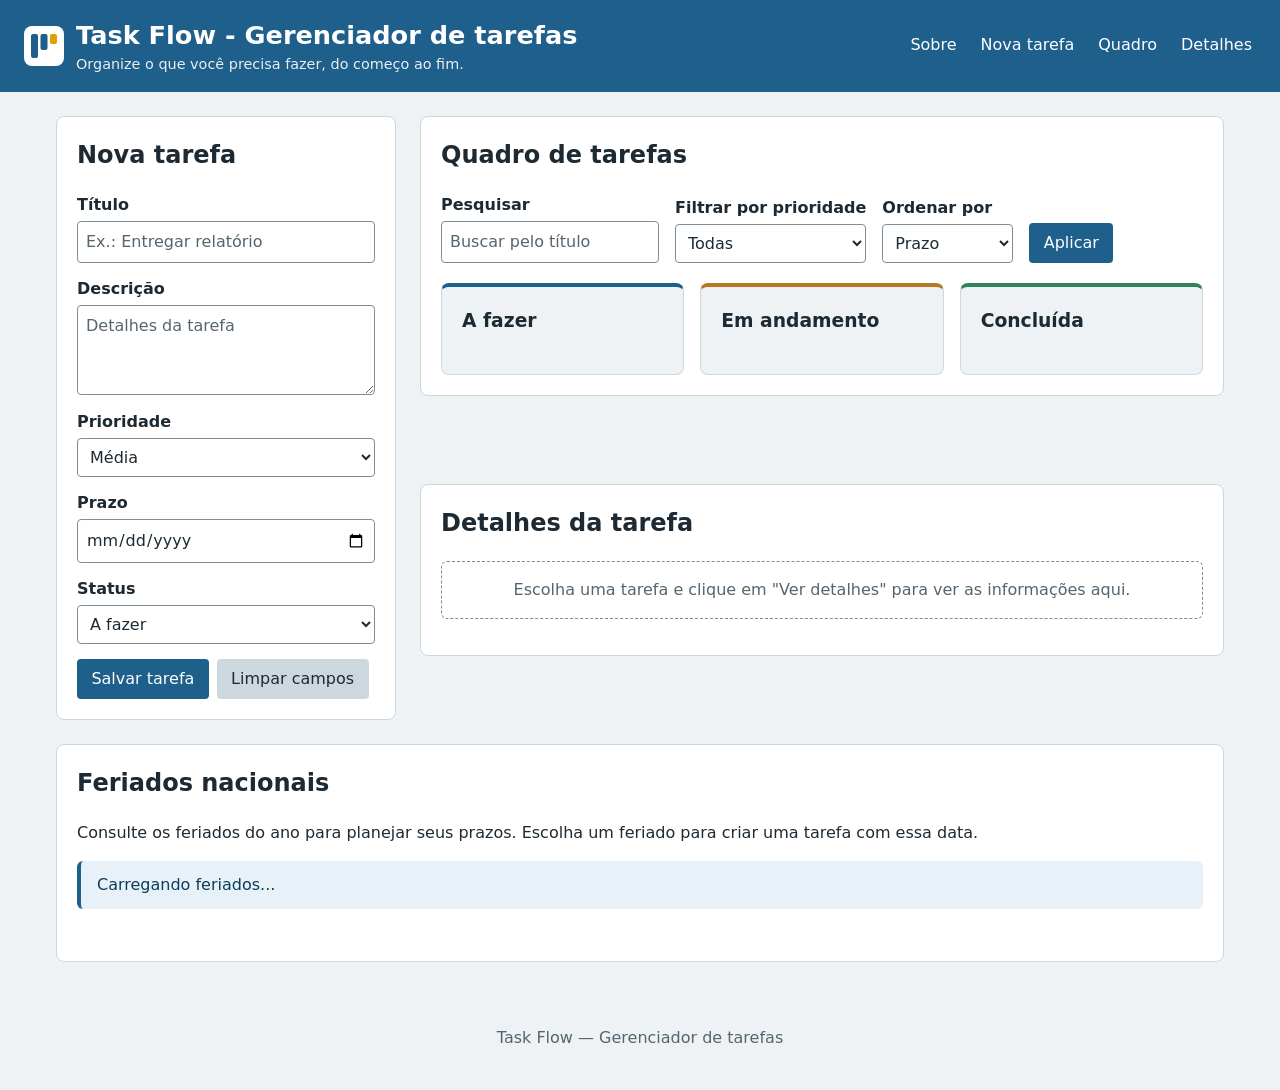
==== commit 5021f7f3: "feat: integra aplicação com API de feriados (BrasilAPI)" ====
--- a/index.html
+++ b/index.html
@@ -51,6 +51,7 @@
           <label for="prazo">Prazo</label>
           <input type="date" id="prazo" name="prazo">
         </div>
+        <p id="aviso-prazo" class="mensagem mensagem--info" role="status" hidden></p>
         <div class="campo">
           <label for="status">Status</label>
           <select id="status" name="status">
@@ -133,6 +134,13 @@
         </div>
       </div>
     </aside>
+    <section id="feriados" aria-labelledby="titulo-feriados">
+      <h2 id="titulo-feriados">Feriados nacionais</h2>
+      <p>Consulte os feriados do ano para planejar seus prazos. Escolha um feriado para criar uma tarefa com essa data.</p>
+      <p id="feriados-estado" class="mensagem mensagem--info" role="status">Carregando feriados...</p>
+      <ul id="lista-feriados" class="feriados"></ul>
+      <button type="button" id="btn-recarregar-feriados" hidden>Tentar novamente</button>
+    </section>
   </main>
   <footer>
     <p>Task Flow — Gerenciador de tarefas</p>
--- a/assets/css/style.css
+++ b/assets/css/style.css
@@ -220,4 +220,26 @@
   * { transition: none !important; }
 }
 
-[hidden] { display: none !important; }+[hidden] { display: none !important; }
+
+#feriados { grid-column: 1 / -1; }
+.feriados {
+  display: grid;
+  gap: .75rem;
+  margin: 0 0 1rem;
+  padding: 0;
+  list-style: none;
+  grid-template-columns: repeat(auto-fill, minmax(min(260px, 100%), 1fr));
+}
+.feriados li {
+  display: flex;
+  flex-wrap: wrap;
+  align-items: center;
+  justify-content: space-between;
+  gap: .5rem;
+  padding: .75rem;
+  background: var(--fundo);
+  border: 1px solid var(--borda);
+  border-radius: 6px;
+}
+.feriados .data { color: var(--suave); font-size: .9rem; }
